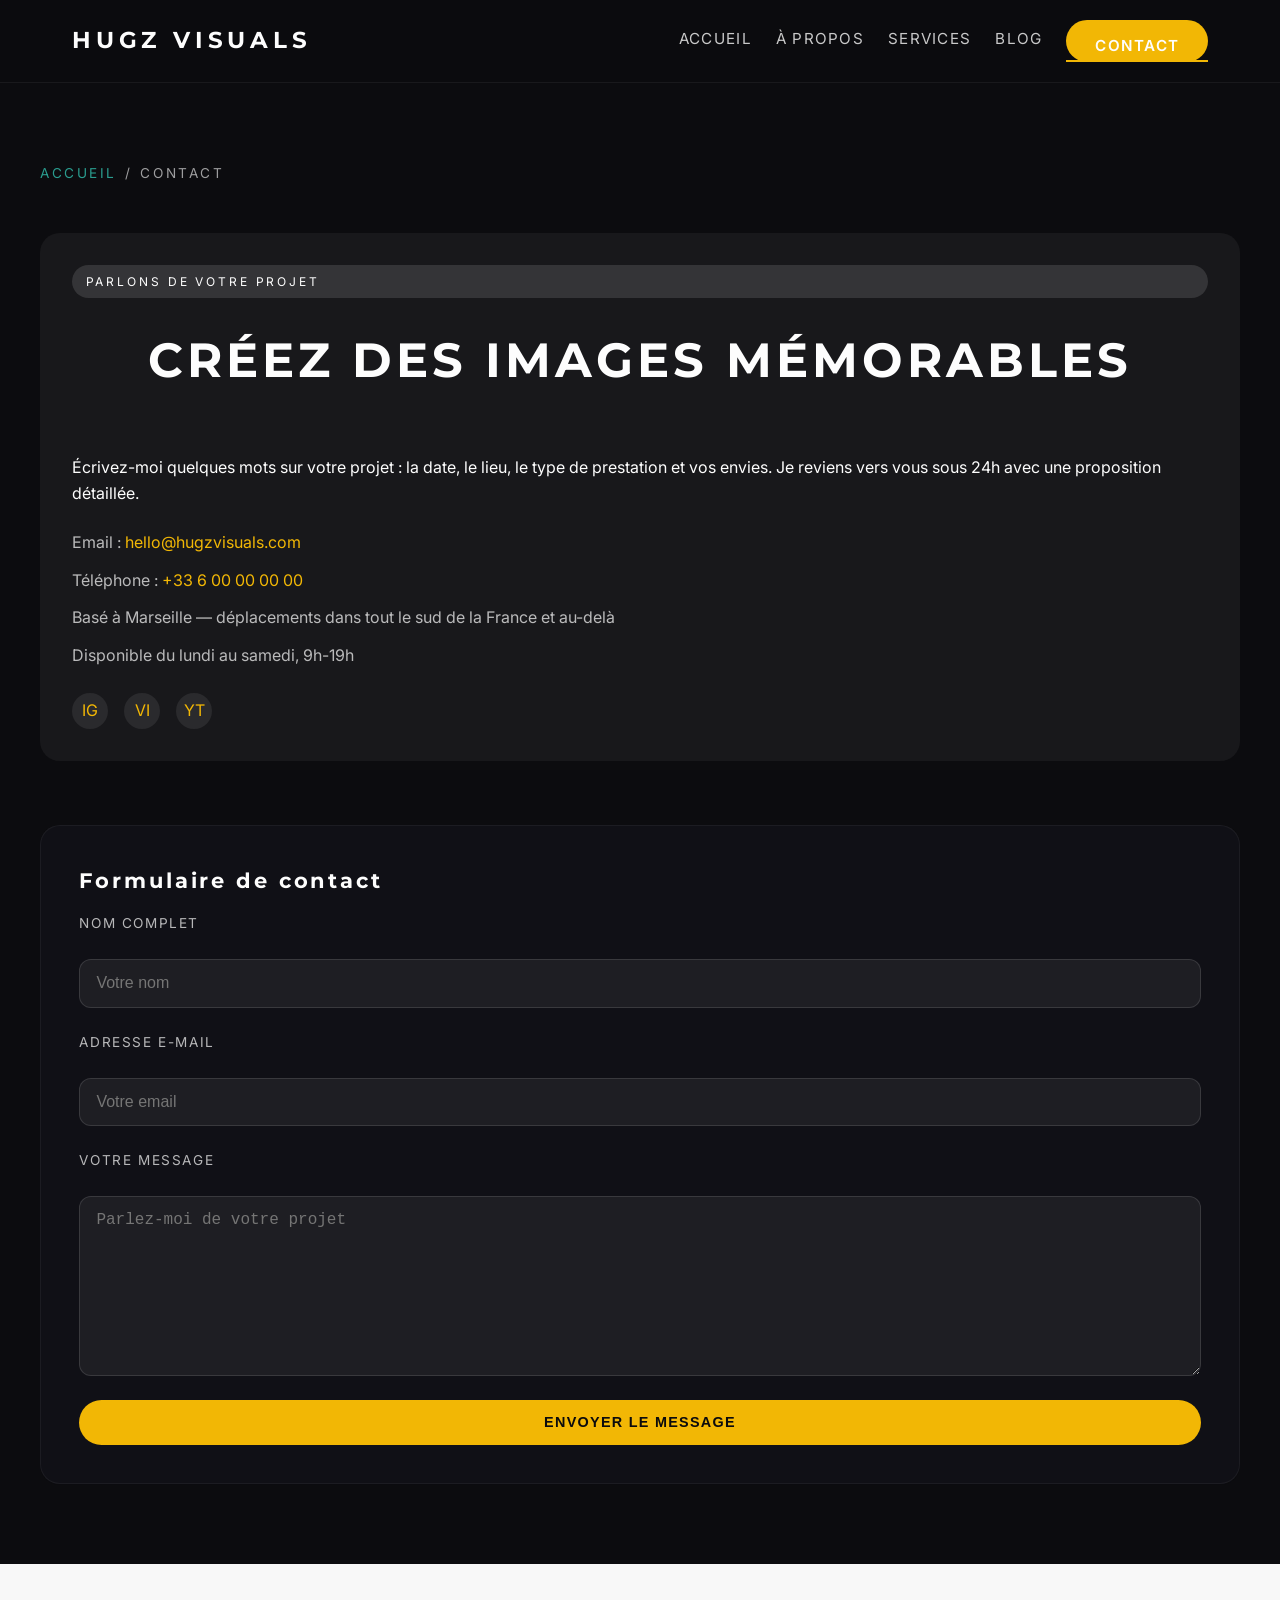
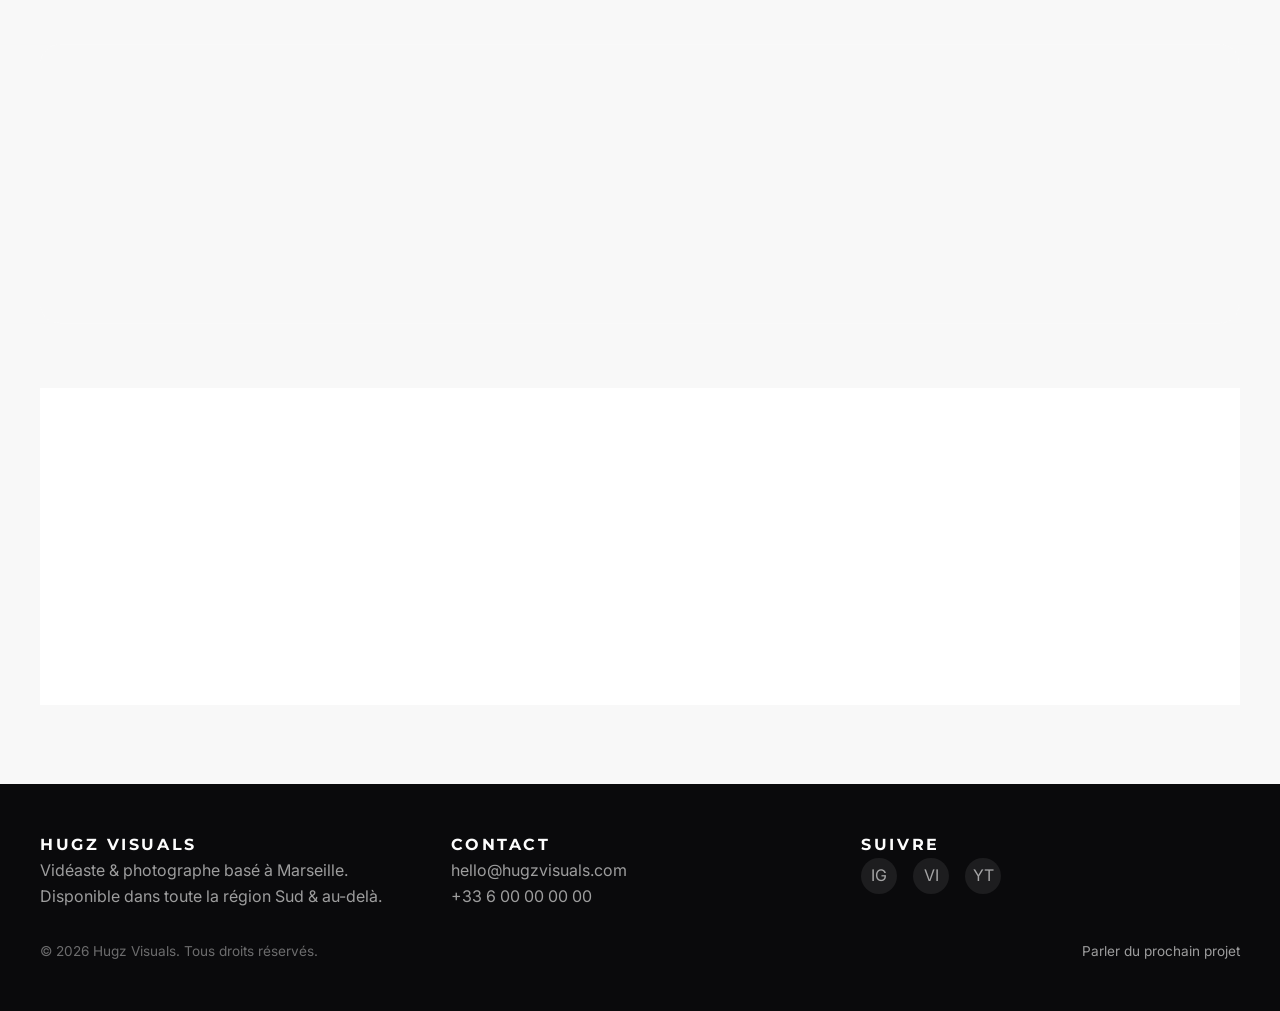
==== contact.html @ 444f8a8d "Add Hugz Visuals marketing site" ====
<!DOCTYPE html>
<html lang="fr">
<head>
  <meta charset="UTF-8" />
  <meta name="viewport" content="width=device-width, initial-scale=1.0" />
  <title>Contact — Hugz Visuals</title>
  <meta name="description" content="Contactez Hugz Visuals pour vos projets photo et vidéo : mariages, brand content, clips, campagnes, événements. Réponse rapide en 24h." />
  <link rel="preconnect" href="https://fonts.googleapis.com" />
  <link rel="preconnect" href="https://fonts.gstatic.com" crossorigin />
  <link href="https://fonts.googleapis.com/css2?family=Inter:wght@400;500;600;700&family=Montserrat:wght@600;700;800&display=swap" rel="stylesheet" />
  <link rel="stylesheet" href="css/style.css" />
</head>
<body>
  <header>
    <nav class="navbar">
      <a href="index.html" class="logo">Hugz Visuals</a>
      <button class="mobile-toggle" aria-label="Ouvrir le menu" aria-expanded="false">
        <span class="material-symbols-outlined">≡</span>
      </button>
      <div class="nav-links">
        <a href="index.html">Accueil</a>
        <a href="about.html">À propos</a>
        <a href="services.html">Services</a>
        <a href="blog.html">Blog</a>
        <a href="contact.html" class="btn">Contact</a>
      </div>
    </nav>
  </header>
  <main>
    <section class="section">
      <div class="main-wrapper">
        <nav aria-label="Fil d’Ariane" class="breadcrumbs">
          <a href="index.html">Accueil</a>
          <span>/</span>
          <span>Contact</span>
        </nav>
        <div class="split-section large-gap">
          <div class="contact-info fade-in">
            <span class="badge">Parlons de votre projet</span>
            <h2>Créez des images mémorables</h2>
            <p>Écrivez-moi quelques mots sur votre projet : la date, le lieu, le type de prestation et vos envies. Je reviens vers vous sous 24h avec une proposition détaillée.</p>
            <ul>
              <li>Email : <a href="mailto:hello@hugzvisuals.com">hello@hugzvisuals.com</a></li>
              <li>Téléphone : <a href="tel:+33600000000">+33 6 00 00 00 00</a></li>
              <li>Basé à Marseille — déplacements dans tout le sud de la France et au-delà</li>
              <li>Disponible du lundi au samedi, 9h-19h</li>
            </ul>
            <div class="social-links">
              <a href="#" aria-label="Instagram">IG</a>
              <a href="#" aria-label="Vimeo">VI</a>
              <a href="#" aria-label="YouTube">YT</a>
            </div>
          </div>
          <div class="card reveal">
            <h3>Formulaire de contact</h3>
            <form data-form="contact">
              <label for="name">Nom complet</label>
              <input type="text" id="name" name="name" placeholder="Votre nom" required />

              <label for="email">Adresse e-mail</label>
              <input type="email" id="email" name="email" placeholder="Votre email" required />

              <label for="message">Votre message</label>
              <textarea id="message" name="message" placeholder="Parlez-moi de votre projet" required></textarea>

              <button type="submit" class="btn">Envoyer le message</button>
            </form>
          </div>
        </div>
      </div>
    </section>

    <section class="section light">
      <div class="main-wrapper split-section large-gap">
        <div class="map fade-in">
          <iframe title="Localisation Hugz Visuals" src="https://www.google.com/maps/embed?pb=!1m18!1m12!1m3!1d11529.214195563579!2d5.36978!3d43.296482!2m3!1f0!2f0!3f0!3m2!1i1024!2i768!4f13.1!3m3!1m2!1s0x12c9c0ae4731f8b7%3A0x41b82c368a0c1!2sMarseille!5e0!3m2!1sfr!2sfr!4v1681245678901!5m2!1sfr!2sfr" width="100%" height="100%" style="border:0;" allowfullscreen="" loading="lazy" referrerpolicy="no-referrer-when-downgrade"></iframe>
        </div>
        <div class="card reveal">
          <h3>Questions fréquentes</h3>
          <ul>
            <li>Délai moyen de livraison : 2 à 4 semaines selon le projet.</li>
            <li>Accompagnement complet de la pré-production à la livraison.</li>
            <li>Possibilité de paiement en plusieurs fois.</li>
            <li>Déplacements facturés hors région Sud.</li>
          </ul>
          <div class="cta-wrap">
            <a href="mailto:hello@hugzvisuals.com" class="btn secondary">Envoyer une note vocale</a>
          </div>
        </div>
      </div>
    </section>
  </main>

  <footer class="footer">
    <div class="inner">
      <div class="footer-top">
        <div>
          <h4>Hugz Visuals</h4>
          <p>Vidéaste & photographe basé à Marseille. Disponible dans toute la région Sud & au-delà.</p>
        </div>
        <div>
          <h4>Contact</h4>
          <p><a href="mailto:hello@hugzvisuals.com">hello@hugzvisuals.com</a></p>
          <p><a href="tel:+33600000000">+33 6 00 00 00 00</a></p>
        </div>
        <div>
          <h4>Suivre</h4>
          <div class="social-links">
            <a href="#" aria-label="Instagram">IG</a>
            <a href="#" aria-label="Vimeo">VI</a>
            <a href="#" aria-label="YouTube">YT</a>
          </div>
        </div>
      </div>
      <div class="footer-bottom">
        <span>© <span id="year">2024</span> Hugz Visuals. Tous droits réservés.</span>
        <a href="mailto:hello@hugzvisuals.com">Parler du prochain projet</a>
      </div>
    </div>
  </footer>
  <script src="js/main.js" defer></script>
</body>
</html>
---- css/style.css ----
:root {
  --bg-dark: #0c0c0f;
  --bg-light: #f8f8f8;
  --accent: #f2b705;
  --accent-secondary: #2a9d8f;
  --text-primary: #fdfdfd;
  --text-secondary: rgba(255, 255, 255, 0.78);
  --text-dark: #1a1a1a;
  --font-display: 'Montserrat', 'Helvetica Neue', Arial, sans-serif;
  --font-body: 'Inter', 'Helvetica Neue', Arial, sans-serif;
  --max-width: 1200px;
  --transition-base: all 0.4s ease;
}

* {
  box-sizing: border-box;
  margin: 0;
  padding: 0;
}

body {
  font-family: var(--font-body);
  background-color: var(--bg-dark);
  color: var(--text-primary);
  line-height: 1.6;
  scroll-behavior: smooth;
}

img, video {
  max-width: 100%;
  height: auto;
  display: block;
}

a {
  color: inherit;
  text-decoration: none;
}

ul {
  list-style: none;
}

header {
  position: sticky;
  top: 0;
  z-index: 1000;
  background: rgba(12, 12, 15, 0.85);
  backdrop-filter: blur(12px);
  border-bottom: 1px solid rgba(255, 255, 255, 0.06);
}

.navbar {
  max-width: var(--max-width);
  margin: 0 auto;
  display: flex;
  align-items: center;
  justify-content: space-between;
  padding: 1.25rem 2rem;
}

.logo {
  font-family: var(--font-display);
  font-size: 1.45rem;
  letter-spacing: 0.3rem;
  text-transform: uppercase;
  font-weight: 700;
}

.nav-links {
  display: flex;
  gap: 1.5rem;
  align-items: center;
}

.nav-links a {
  font-size: 0.95rem;
  text-transform: uppercase;
  letter-spacing: 0.08rem;
  color: var(--text-secondary);
  position: relative;
  padding-bottom: 0.2rem;
  transition: var(--transition-base);
}

.nav-links a::after {
  content: "";
  position: absolute;
  left: 0;
  bottom: 0;
  width: 0;
  height: 2px;
  background: var(--accent);
  transition: var(--transition-base);
}

.nav-links a:hover,
.nav-links a.active {
  color: var(--text-primary);
}

.nav-links a:hover::after,
.nav-links a.active::after {
  width: 100%;
}

.btn {
  display: inline-flex;
  align-items: center;
  justify-content: center;
  padding: 0.9rem 1.8rem;
  border-radius: 999px;
  text-transform: uppercase;
  letter-spacing: 0.08rem;
  font-weight: 600;
  font-size: 0.9rem;
  background: var(--accent);
  color: #0b0b0d;
  border: none;
  cursor: pointer;
  transition: transform 0.3s ease, box-shadow 0.3s ease;
}

.btn.secondary {
  background: transparent;
  color: var(--text-primary);
  border: 1px solid rgba(255, 255, 255, 0.4);
}

.btn:hover {
  transform: translateY(-4px);
  box-shadow: 0 12px 30px rgba(242, 183, 5, 0.3);
}

.btn.secondary:hover {
  box-shadow: 0 10px 20px rgba(255, 255, 255, 0.15);
}

.hero {
  position: relative;
  min-height: 90vh;
  display: grid;
  place-items: center;
  text-align: center;
  overflow: hidden;
}

.hero video,
.hero::before {
  position: absolute;
  inset: 0;
  width: 100%;
  height: 100%;
  object-fit: cover;
}

.hero::before {
  content: "";
  background: rgba(10, 10, 12, 0.55);
  z-index: 1;
}

.hero-content {
  position: relative;
  z-index: 2;
  padding: 0 1.5rem;
  max-width: 720px;
  display: flex;
  flex-direction: column;
  gap: 1.5rem;
}

.hero h1 {
  font-family: var(--font-display);
  font-size: clamp(2.5rem, 6vw, 4.5rem);
  text-transform: uppercase;
  letter-spacing: 0.4rem;
}

.hero p {
  color: var(--text-secondary);
  font-size: clamp(1.05rem, 2vw, 1.25rem);
}

.section {
  padding: 5rem 1.5rem;
  background: linear-gradient(180deg, rgba(12, 12, 15, 0.98), rgba(12, 12, 15, 0.95));
}

.section.alt {
  background: #111116;
}

.section.light {
  background: var(--bg-light);
  color: var(--text-dark);
}

.section h2 {
  font-family: var(--font-display);
  font-size: clamp(2rem, 4vw, 3rem);
  text-transform: uppercase;
  letter-spacing: 0.25rem;
  margin-bottom: 2rem;
  text-align: center;
}

.section p.section-intro {
  max-width: 680px;
  margin: 0 auto 3rem;
  text-align: center;
  color: rgba(255, 255, 255, 0.7);
}

.section.light p.section-intro {
  color: rgba(17, 17, 17, 0.72);
}

.grid {
  display: grid;
  gap: 2rem;
}

.grid-2 {
  grid-template-columns: repeat(auto-fit, minmax(280px, 1fr));
}

.grid-3 {
  grid-template-columns: repeat(auto-fit, minmax(260px, 1fr));
}

.card {
  background: rgba(18, 18, 24, 0.85);
  border-radius: 20px;
  padding: 2.4rem;
  position: relative;
  overflow: hidden;
  transition: transform 0.4s ease, background 0.4s ease;
  backdrop-filter: blur(10px);
  border: 1px solid rgba(255, 255, 255, 0.05);
}

.section.light .card {
  background: rgba(255, 255, 255, 0.9);
  border: 1px solid rgba(0, 0, 0, 0.05);
}

.card:hover {
  transform: translateY(-10px);
  background: rgba(26, 26, 32, 0.95);
}

.section.light .card:hover {
  background: #ffffff;
}

.card h3 {
  font-family: var(--font-display);
  letter-spacing: 0.18rem;
  margin-bottom: 1rem;
  font-size: 1.3rem;
}

.card p {
  color: rgba(255, 255, 255, 0.75);
}

.section.light .card p {
  color: rgba(26, 26, 26, 0.75);
}

.card .price {
  display: block;
  margin: 1.5rem 0 1rem;
  font-size: 1.1rem;
  font-weight: 600;
  color: var(--accent);
}

.card .cta-wrap {
  margin-top: 2rem;
}

.about-wrapper {
  display: grid;
  grid-template-columns: repeat(auto-fit, minmax(280px, 1fr));
  gap: 2.5rem;
  align-items: center;
}

.about-wrapper .text {
  display: flex;
  flex-direction: column;
  gap: 1.5rem;
}

.about-wrapper .text h3 {
  font-size: 1rem;
  letter-spacing: 0.3rem;
  color: var(--accent);
  text-transform: uppercase;
}

.about-wrapper .text p {
  color: rgba(255, 255, 255, 0.75);
}

.about-wrapper .gallery {
  display: grid;
  grid-template-columns: repeat(2, 1fr);
  gap: 1rem;
}

.about-wrapper .gallery img {
  width: 100%;
  border-radius: 18px;
  object-fit: cover;
  height: 100%;
  filter: saturate(1.05);
}

.highlight {
  background: linear-gradient(135deg, rgba(242, 183, 5, 0.1), rgba(42, 157, 143, 0.08));
  border-left: 3px solid var(--accent);
  padding: 1.2rem 1.5rem;
  border-radius: 14px;
}

.blog-list {
  display: grid;
  grid-template-columns: repeat(auto-fit, minmax(300px, 1fr));
  gap: 2.5rem;
}

.blog-card {
  border-radius: 20px;
  overflow: hidden;
  background: rgba(255, 255, 255, 0.04);
  border: 1px solid rgba(255, 255, 255, 0.05);
  transition: var(--transition-base);
  display: flex;
  flex-direction: column;
}

.blog-card img {
  width: 100%;
  height: 240px;
  object-fit: cover;
}

.blog-card .content {
  padding: 1.8rem;
  display: flex;
  flex-direction: column;
  gap: 1rem;
  flex: 1;
}

.blog-card span.meta {
  font-size: 0.85rem;
  letter-spacing: 0.12rem;
  text-transform: uppercase;
  color: var(--accent);
}

.blog-card a.more {
  margin-top: auto;
  color: var(--accent-secondary);
  font-weight: 600;
  letter-spacing: 0.08rem;
  transition: color 0.3s ease;
}

.blog-card:hover {
  transform: translateY(-12px);
  background: rgba(255, 255, 255, 0.08);
}

.blog-card:hover a.more {
  color: var(--accent);
}

.blog-hero {
  background: url('assets/images/blog-hero.jpg') center/cover no-repeat;
  min-height: 50vh;
  position: relative;
  display: flex;
  align-items: center;
  justify-content: center;
  text-align: center;
}

.blog-hero::before {
  content: "";
  position: absolute;
  inset: 0;
  background: rgba(10, 10, 12, 0.7);
}

.blog-hero .hero-content {
  position: relative;
  z-index: 2;
}

.blog-hero h1 {
  font-size: clamp(2.5rem, 5vw, 4rem);
}

.article-wrapper {
  max-width: 820px;
  margin: 0 auto;
  background: rgba(255, 255, 255, 0.05);
  padding: 2.5rem;
  border-radius: 22px;
  border: 1px solid rgba(255, 255, 255, 0.08);
  backdrop-filter: blur(10px);
}

.article-wrapper h1 {
  font-family: var(--font-display);
  margin-bottom: 1rem;
}

.article-wrapper .meta {
  color: rgba(255, 255, 255, 0.6);
  font-size: 0.9rem;
  margin-bottom: 2rem;
}

.article-wrapper p {
  margin-bottom: 1.4rem;
  color: rgba(255, 255, 255, 0.78);
}

.services-grid {
  display: grid;
  grid-template-columns: repeat(auto-fit, minmax(280px, 1fr));
  gap: 2.5rem;
}

.service-card {
  position: relative;
  padding: 3rem 2.2rem;
  border-radius: 24px;
  overflow: hidden;
  background: radial-gradient(circle at top left, rgba(242, 183, 5, 0.12), rgba(12, 12, 15, 0.95));
  border: 1px solid rgba(255, 255, 255, 0.08);
  display: flex;
  flex-direction: column;
  gap: 1.5rem;
}

.service-card img {
  position: absolute;
  inset: 0;
  width: 100%;
  height: 100%;
  object-fit: cover;
  opacity: 0.18;
  z-index: 0;
}

.service-card .overlay {
  position: absolute;
  inset: 0;
  background: linear-gradient(180deg, rgba(12, 12, 15, 0.7), rgba(12, 12, 15, 0.95));
  z-index: 1;
}

.service-card .content {
  position: relative;
  z-index: 2;
}

.service-card h3 {
  font-size: 1.4rem;
}

.service-card ul {
  display: grid;
  gap: 0.6rem;
  color: rgba(255, 255, 255, 0.75);
}

.service-card .cta-wrap {
  margin-top: auto;
}

.testimonials {
  display: grid;
  grid-template-columns: repeat(auto-fit, minmax(320px, 1fr));
  gap: 2rem;
}

.testimonial {
  background: rgba(255, 255, 255, 0.05);
  border-radius: 20px;
  padding: 2rem;
  border: 1px solid rgba(255, 255, 255, 0.06);
  display: flex;
  flex-direction: column;
  gap: 1.2rem;
}

.testimonial p {
  font-style: italic;
  color: rgba(255, 255, 255, 0.75);
}

.testimonial span {
  font-weight: 600;
  letter-spacing: 0.12rem;
  text-transform: uppercase;
  color: var(--accent);
  font-size: 0.85rem;
}

.cta-banner {
  margin: 0 auto;
  max-width: 960px;
  padding: 3rem;
  border-radius: 28px;
  background: linear-gradient(135deg, rgba(242, 183, 5, 0.2), rgba(42, 157, 143, 0.2));
  text-align: center;
  display: flex;
  flex-direction: column;
  gap: 1.5rem;
  border: 1px solid rgba(255, 255, 255, 0.12);
}

.cta-banner h3 {
  font-family: var(--font-display);
  letter-spacing: 0.22rem;
  text-transform: uppercase;
}

.contact-wrapper {
  display: grid;
  grid-template-columns: repeat(auto-fit, minmax(300px, 1fr));
  gap: 2.5rem;
}

.contact-info {
  background: rgba(255, 255, 255, 0.05);
  padding: 2rem;
  border-radius: 20px;
  display: flex;
  flex-direction: column;
  gap: 1.5rem;
}

.contact-info h3 {
  font-family: var(--font-display);
  letter-spacing: 0.18rem;
  text-transform: uppercase;
}

.contact-info ul {
  display: grid;
  gap: 0.75rem;
  color: rgba(255, 255, 255, 0.7);
}

.contact-info a {
  color: var(--accent);
}

form {
  display: grid;
  gap: 1.5rem;
}

label {
  font-size: 0.85rem;
  letter-spacing: 0.1rem;
  text-transform: uppercase;
  color: rgba(255, 255, 255, 0.7);
}

input,
textarea {
  width: 100%;
  padding: 0.9rem 1rem;
  border-radius: 12px;
  border: 1px solid rgba(255, 255, 255, 0.12);
  background: rgba(255, 255, 255, 0.06);
  color: var(--text-primary);
  font-size: 1rem;
  transition: border 0.3s ease, box-shadow 0.3s ease;
}

input:focus,
textarea:focus {
  outline: none;
  border-color: var(--accent);
  box-shadow: 0 0 0 2px rgba(242, 183, 5, 0.2);
}

textarea {
  min-height: 180px;
  resize: vertical;
}

.footer {
  background: #0a0a0c;
  padding: 3rem 1.5rem;
}

.footer .inner {
  max-width: var(--max-width);
  margin: 0 auto;
  display: grid;
  gap: 2rem;
}

.footer-top {
  display: grid;
  grid-template-columns: repeat(auto-fit, minmax(220px, 1fr));
  gap: 2rem;
}

.footer h4 {
  font-family: var(--font-display);
  letter-spacing: 0.16rem;
  text-transform: uppercase;
}

.footer p,
.footer a {
  color: rgba(255, 255, 255, 0.6);
}

.footer-bottom {
  display: flex;
  flex-wrap: wrap;
  justify-content: space-between;
  align-items: center;
  gap: 1rem;
  font-size: 0.85rem;
  color: rgba(255, 255, 255, 0.4);
}

.social-links {
  display: flex;
  gap: 1rem;
}

.social-links a {
  display: inline-flex;
  width: 36px;
  height: 36px;
  align-items: center;
  justify-content: center;
  border-radius: 50%;
  background: rgba(255, 255, 255, 0.08);
  transition: var(--transition-base);
}

.social-links a:hover {
  background: var(--accent);
  color: #0b0b0d;
}

.mobile-toggle {
  display: none;
  width: 44px;
  height: 44px;
  border-radius: 50%;
  border: 1px solid rgba(255, 255, 255, 0.3);
  background: transparent;
  color: var(--text-primary);
  align-items: center;
  justify-content: center;
  cursor: pointer;
}

@media (max-width: 900px) {
  .nav-links {
    position: fixed;
    inset: 0 0 0 40%;
    background: rgba(10, 10, 12, 0.95);
    flex-direction: column;
    justify-content: center;
    gap: 2rem;
    transform: translateX(100%);
    transition: transform 0.4s ease;
  }

  .nav-links.open {
    transform: translateX(0);
  }

  .mobile-toggle {
    display: inline-flex;
  }
}

@media (max-width: 640px) {
  .navbar {
    padding: 1rem 1.2rem;
  }

  .hero {
    min-height: 80vh;
  }

  .section {
    padding: 4rem 1rem;
  }

  .card {
    padding: 2rem 1.6rem;
  }

  .service-card {
    padding: 2.5rem 1.6rem;
  }

  .cta-banner {
    padding: 2.5rem 1.8rem;
  }

  .footer-bottom {
    flex-direction: column;
    text-align: center;
  }
}

.fade-in {
  opacity: 0;
  transform: translateY(20px);
  transition: opacity 0.6s ease, transform 0.6s ease;
}

.fade-in.visible {
  opacity: 1;
  transform: translateY(0);
}

.reveal {
  opacity: 0;
  transform: translateY(40px);
  transition: opacity 0.6s ease, transform 0.6s ease;
}

.reveal.visible {
  opacity: 1;
  transform: translateY(0);
}

.hero .btn-group {
  display: flex;
  gap: 1rem;
  justify-content: center;
  flex-wrap: wrap;
}

.badge {
  display: inline-flex;
  align-items: center;
  gap: 0.4rem;
  font-size: 0.75rem;
  letter-spacing: 0.18rem;
  text-transform: uppercase;
  padding: 0.45rem 0.85rem;
  border-radius: 999px;
  background: rgba(255, 255, 255, 0.12);
}

.split-section {
  max-width: var(--max-width);
  margin: 0 auto;
  display: grid;
  gap: 2.5rem;
}

.split-section.large-gap {
  gap: 4rem;
}

.process-steps {
  display: grid;
  grid-template-columns: repeat(auto-fit, minmax(240px, 1fr));
  gap: 1.8rem;
}

.process-step {
  background: rgba(255, 255, 255, 0.05);
  padding: 2rem;
  border-radius: 18px;
  display: flex;
  flex-direction: column;
  gap: 0.8rem;
  border: 1px solid rgba(255, 255, 255, 0.08);
}

.process-step span {
  font-size: 0.85rem;
  letter-spacing: 0.24rem;
  text-transform: uppercase;
  color: var(--accent);
}

.map {
  border-radius: 20px;
  overflow: hidden;
  min-height: 280px;
  border: 1px solid rgba(255, 255, 255, 0.08);
}

.breadcrumbs {
  display: flex;
  align-items: center;
  gap: 0.5rem;
  color: rgba(255, 255, 255, 0.6);
  font-size: 0.85rem;
  text-transform: uppercase;
  letter-spacing: 0.16rem;
}

.breadcrumbs a {
  color: var(--accent-secondary);
}

.main-wrapper {
  max-width: var(--max-width);
  margin: 0 auto;
  display: grid;
  gap: 3rem;
}

.section.light .breadcrumbs {
  color: rgba(17, 17, 17, 0.6);
}

.section.light .breadcrumbs a {
  color: var(--accent-secondary);
}

.tablet-stacked {
  display: grid;
  gap: 2rem;
  grid-template-columns: repeat(auto-fit, minmax(320px, 1fr));
}

blockquote {
  border-left: 3px solid var(--accent);
  padding-left: 1.5rem;
  color: rgba(255, 255, 255, 0.7);
  font-style: italic;
}

.section.light blockquote {
  color: rgba(26, 26, 26, 0.7);
}

.gallery img.lazy {
  filter: blur(12px);
}

.sr-only {
  position: absolute;
  width: 1px;
  height: 1px;
  padding: 0;
  margin: -1px;
  overflow: hidden;
  clip: rect(0, 0, 0, 0);
  white-space: nowrap;
  border: 0;
}

main {
  overflow-x: hidden;
}
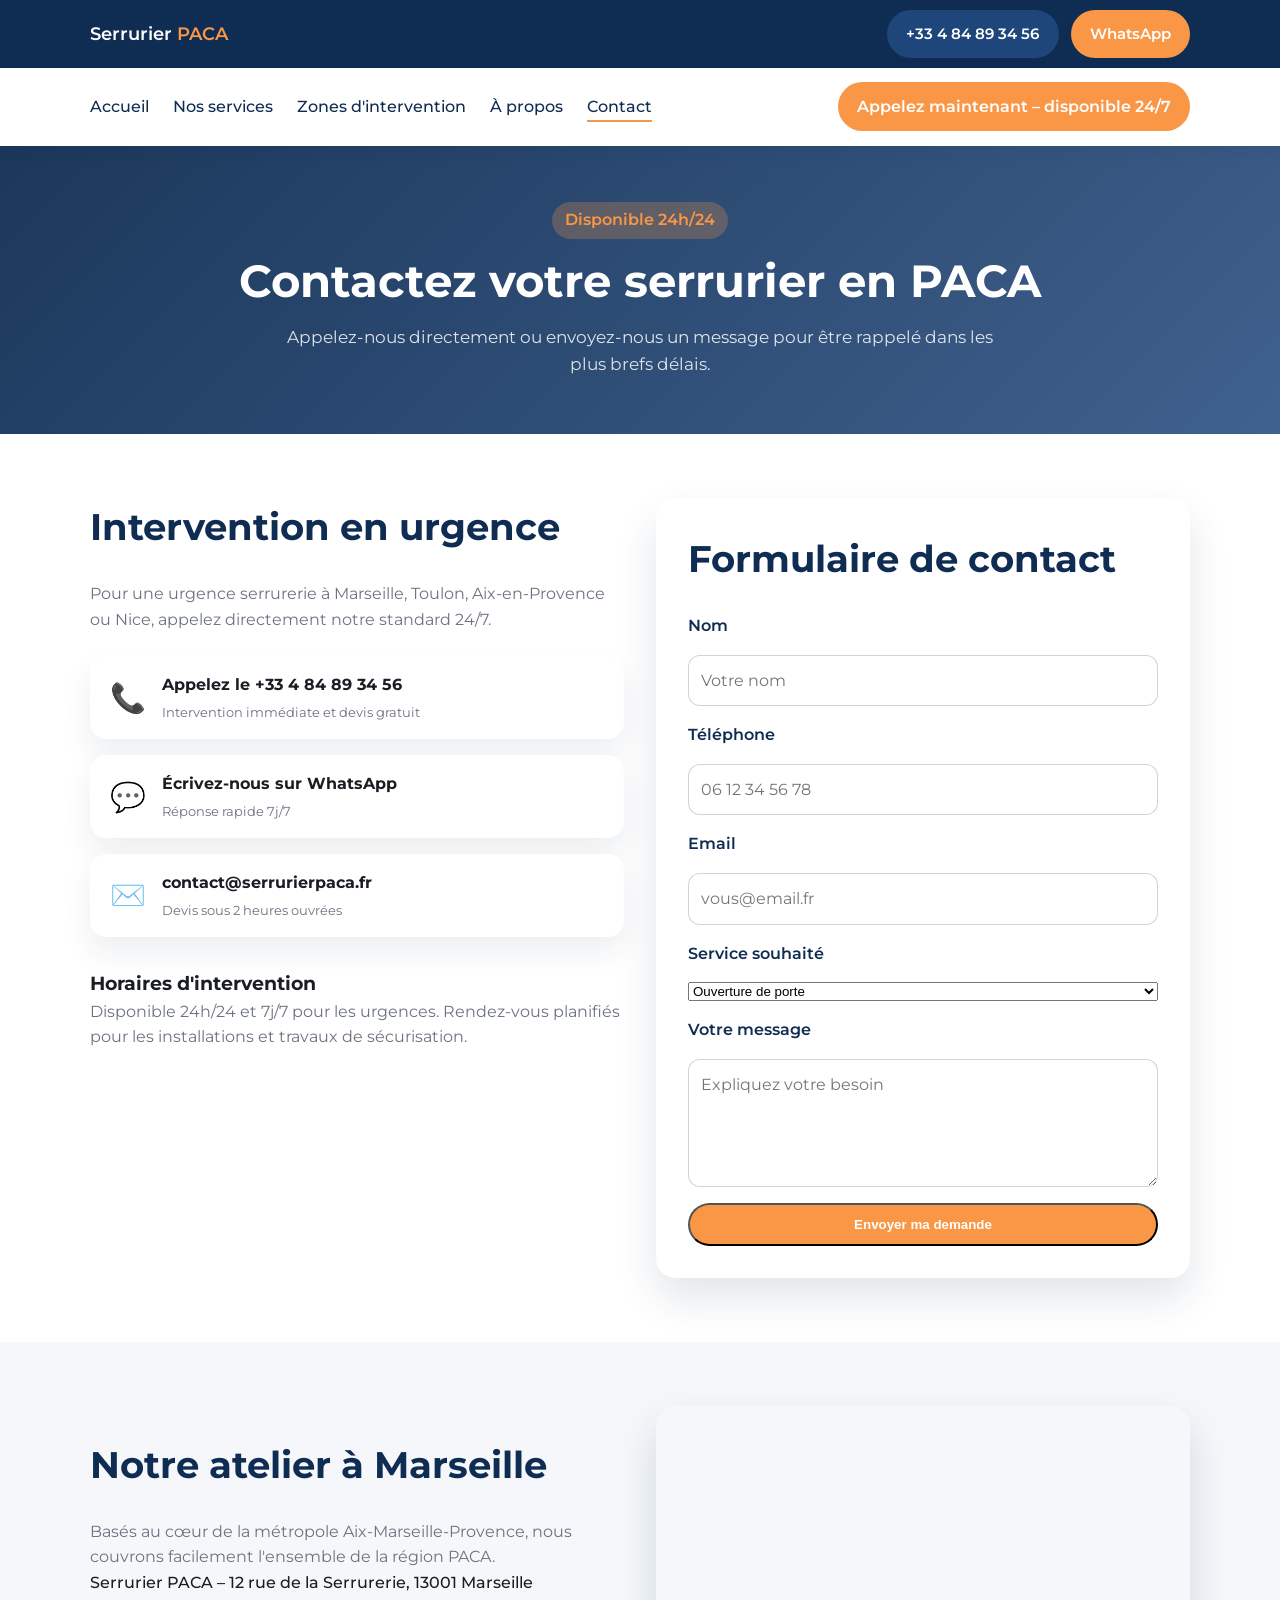
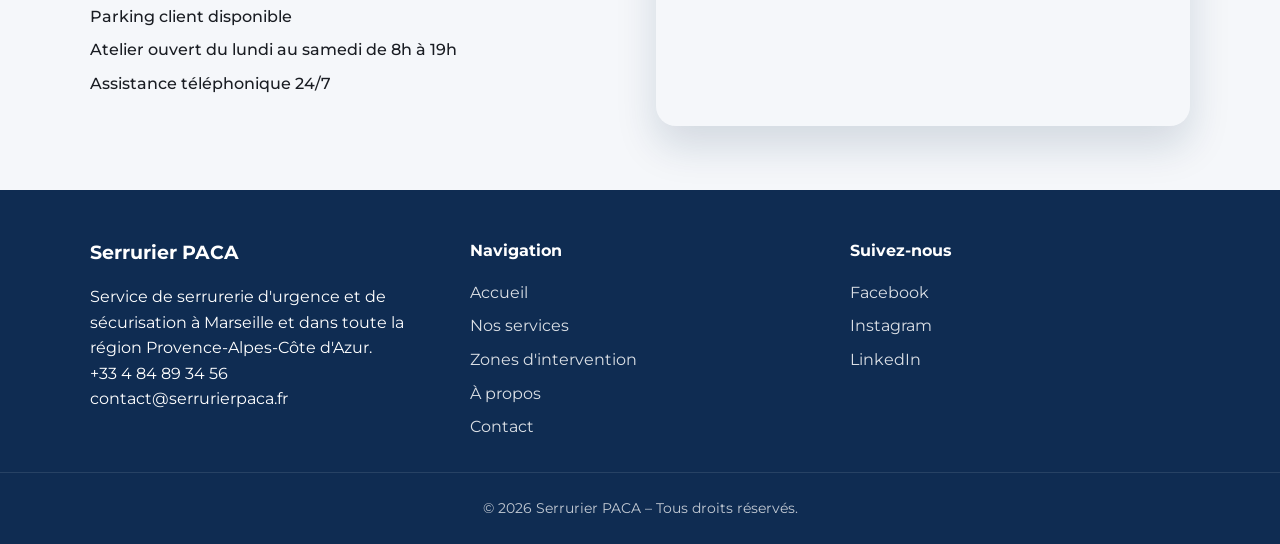
==== commit 0c2f0eba: "Create responsive locksmith landing site" ====
--- a/contact.html
+++ b/contact.html
@@ -3,121 +3,170 @@
 <head>
   <meta charset="UTF-8" />
   <meta name="viewport" content="width=device-width, initial-scale=1.0" />
-  <title>Contact — Hugz Visuals</title>
-  <meta name="description" content="Contactez Hugz Visuals pour vos projets photo et vidéo : mariages, brand content, clips, campagnes, événements. Réponse rapide en 24h." />
+  <title>Contact Serrurier PACA | Intervention 24/7</title>
+  <meta name="description" content="Contactez Serrurier PACA pour un dépannage serrurerie 24/7 à Marseille et en région PACA. Téléphone, WhatsApp ou formulaire de contact rapide." />
   <link rel="preconnect" href="https://fonts.googleapis.com" />
   <link rel="preconnect" href="https://fonts.gstatic.com" crossorigin />
-  <link href="https://fonts.googleapis.com/css2?family=Inter:wght@400;500;600;700&family=Montserrat:wght@600;700;800&display=swap" rel="stylesheet" />
+  <link href="https://fonts.googleapis.com/css2?family=Montserrat:wght@400;500;600;700&display=swap" rel="stylesheet" />
   <link rel="stylesheet" href="css/style.css" />
 </head>
 <body>
-  <header>
-    <nav class="navbar">
-      <a href="index.html" class="logo">Hugz Visuals</a>
-      <button class="mobile-toggle" aria-label="Ouvrir le menu" aria-expanded="false">
-        <span class="material-symbols-outlined">≡</span>
-      </button>
-      <div class="nav-links">
-        <a href="index.html">Accueil</a>
-        <a href="about.html">À propos</a>
-        <a href="services.html">Services</a>
-        <a href="blog.html">Blog</a>
-        <a href="contact.html" class="btn">Contact</a>
+  <header class="top-bar">
+    <div class="container flex between">
+      <div class="logo">Serrurier <span>PACA</span></div>
+      <div class="contact-bar">
+        <a class="cta cta--secondary" href="tel:+33484893456">+33 4 84 89 34 56</a>
+        <a class="cta" href="https://wa.me/33484893456" target="_blank" rel="noopener">WhatsApp</a>
       </div>
-    </nav>
+    </div>
   </header>
+
+  <nav class="navbar">
+    <div class="container flex between">
+      <button class="menu-toggle" aria-expanded="false" aria-controls="primary-menu">☰</button>
+      <ul id="primary-menu" class="nav-links">
+        <li><a href="index.html">Accueil</a></li>
+        <li><a href="services.html">Nos services</a></li>
+        <li><a href="zones.html">Zones d'intervention</a></li>
+        <li><a href="apropos.html">À propos</a></li>
+        <li><a href="contact.html" class="active">Contact</a></li>
+      </ul>
+      <a class="cta" href="tel:+33484893456">Appelez maintenant – disponible 24/7</a>
+    </div>
+  </nav>
+
   <main>
-    <section class="section">
-      <div class="main-wrapper">
-        <nav aria-label="Fil d’Ariane" class="breadcrumbs">
-          <a href="index.html">Accueil</a>
-          <span>/</span>
-          <span>Contact</span>
-        </nav>
-        <div class="split-section large-gap">
-          <div class="contact-info fade-in">
-            <span class="badge">Parlons de votre projet</span>
-            <h2>Créez des images mémorables</h2>
-            <p>Écrivez-moi quelques mots sur votre projet : la date, le lieu, le type de prestation et vos envies. Je reviens vers vous sous 24h avec une proposition détaillée.</p>
-            <ul>
-              <li>Email : <a href="mailto:hello@hugzvisuals.com">hello@hugzvisuals.com</a></li>
-              <li>Téléphone : <a href="tel:+33600000000">+33 6 00 00 00 00</a></li>
-              <li>Basé à Marseille — déplacements dans tout le sud de la France et au-delà</li>
-              <li>Disponible du lundi au samedi, 9h-19h</li>
-            </ul>
-            <div class="social-links">
-              <a href="#" aria-label="Instagram">IG</a>
-              <a href="#" aria-label="Vimeo">VI</a>
-              <a href="#" aria-label="YouTube">YT</a>
-            </div>
+    <section class="hero hero--inner">
+      <div class="container">
+        <p class="badge">Disponible 24h/24</p>
+        <h1>Contactez votre serrurier en PACA</h1>
+        <p class="lead">Appelez-nous directement ou envoyez-nous un message pour être rappelé dans les plus brefs délais.</p>
+      </div>
+    </section>
+
+    <section class="section" id="form">
+      <div class="container grid contact-grid">
+        <div>
+          <h2>Intervention en urgence</h2>
+          <p>Pour une urgence serrurerie à Marseille, Toulon, Aix-en-Provence ou Nice, appelez directement notre standard 24/7.</p>
+          <div class="contact-cards">
+            <a class="contact-card" href="tel:+33484893456">
+              <span class="icon">📞</span>
+              <span>
+                <strong>Appelez le +33 4 84 89 34 56</strong>
+                <small>Intervention immédiate et devis gratuit</small>
+              </span>
+            </a>
+            <a class="contact-card" href="https://wa.me/33484893456" target="_blank" rel="noopener">
+              <span class="icon">💬</span>
+              <span>
+                <strong>Écrivez-nous sur WhatsApp</strong>
+                <small>Réponse rapide 7j/7</small>
+              </span>
+            </a>
+            <a class="contact-card" href="mailto:contact@serrurierpaca.fr">
+              <span class="icon">✉️</span>
+              <span>
+                <strong>contact@serrurierpaca.fr</strong>
+                <small>Devis sous 2 heures ouvrées</small>
+              </span>
+            </a>
           </div>
-          <div class="card reveal">
-            <h3>Formulaire de contact</h3>
-            <form data-form="contact">
-              <label for="name">Nom complet</label>
-              <input type="text" id="name" name="name" placeholder="Votre nom" required />
+          <h3>Horaires d'intervention</h3>
+          <p>Disponible 24h/24 et 7j/7 pour les urgences. Rendez-vous planifiés pour les installations et travaux de sécurisation.</p>
+        </div>
+        <div class="form-card">
+          <h2>Formulaire de contact</h2>
+          <form class="form" action="#" method="post">
+            <label for="name">Nom</label>
+            <input id="name" name="name" type="text" placeholder="Votre nom" required />
 
-              <label for="email">Adresse e-mail</label>
-              <input type="email" id="email" name="email" placeholder="Votre email" required />
+            <label for="phone">Téléphone</label>
+            <input id="phone" name="phone" type="tel" placeholder="06 12 34 56 78" required />
 
-              <label for="message">Votre message</label>
-              <textarea id="message" name="message" placeholder="Parlez-moi de votre projet" required></textarea>
+            <label for="email">Email</label>
+            <input id="email" name="email" type="email" placeholder="vous@email.fr" required />
 
-              <button type="submit" class="btn">Envoyer le message</button>
-            </form>
-          </div>
+            <label for="service">Service souhaité</label>
+            <select id="service" name="service">
+              <option>Ouverture de porte</option>
+              <option>Changement de serrure</option>
+              <option>Installation de porte blindée</option>
+              <option>Maintenance / Contrat</option>
+            </select>
+
+            <label for="message">Votre message</label>
+            <textarea id="message" name="message" rows="4" placeholder="Expliquez votre besoin"></textarea>
+
+            <button type="submit" class="cta">Envoyer ma demande</button>
+          </form>
         </div>
       </div>
     </section>
 
-    <section class="section light">
-      <div class="main-wrapper split-section large-gap">
-        <div class="map fade-in">
-          <iframe title="Localisation Hugz Visuals" src="https://www.google.com/maps/embed?pb=!1m18!1m12!1m3!1d11529.214195563579!2d5.36978!3d43.296482!2m3!1f0!2f0!3f0!3m2!1i1024!2i768!4f13.1!3m3!1m2!1s0x12c9c0ae4731f8b7%3A0x41b82c368a0c1!2sMarseille!5e0!3m2!1sfr!2sfr!4v1681245678901!5m2!1sfr!2sfr" width="100%" height="100%" style="border:0;" allowfullscreen="" loading="lazy" referrerpolicy="no-referrer-when-downgrade"></iframe>
+    <section class="section section--alt">
+      <div class="container grid map-grid">
+        <div>
+          <h2>Notre atelier à Marseille</h2>
+          <p>Basés au cœur de la métropole Aix-Marseille-Provence, nous couvrons facilement l'ensemble de la région PACA.</p>
+          <ul class="reassurance">
+            <li>Serrurier PACA – 12 rue de la Serrurerie, 13001 Marseille</li>
+            <li>Parking client disponible</li>
+            <li>Atelier ouvert du lundi au samedi de 8h à 19h</li>
+            <li>Assistance téléphonique 24/7</li>
+          </ul>
         </div>
-        <div class="card reveal">
-          <h3>Questions fréquentes</h3>
-          <ul>
-            <li>Délai moyen de livraison : 2 à 4 semaines selon le projet.</li>
-            <li>Accompagnement complet de la pré-production à la livraison.</li>
-            <li>Possibilité de paiement en plusieurs fois.</li>
-            <li>Déplacements facturés hors région Sud.</li>
-          </ul>
-          <div class="cta-wrap">
-            <a href="mailto:hello@hugzvisuals.com" class="btn secondary">Envoyer une note vocale</a>
-          </div>
+        <div class="map-wrapper">
+          <iframe title="Atelier Serrurier PACA" src="https://www.google.com/maps/embed?pb=!1m18!1m12!1m3!1d89714.24830546712!2d5.3178943!3d43.2961743!2m3!1f0!2f0!3f0!3m2!1i1024!2i768!4f13.1!3m3!1m2!1s0x12c9bf3599a0193f%3A0x40819a5fd9792c0!2sMarseille!5e0!3m2!1sfr!2sfr!4v1700000000001!5m2!1sfr!2sfr" width="100%" height="320" style="border:0;" allowfullscreen="" loading="lazy" referrerpolicy="no-referrer-when-downgrade"></iframe>
         </div>
       </div>
     </section>
   </main>
 
   <footer class="footer">
-    <div class="inner">
-      <div class="footer-top">
-        <div>
-          <h4>Hugz Visuals</h4>
-          <p>Vidéaste & photographe basé à Marseille. Disponible dans toute la région Sud & au-delà.</p>
-        </div>
-        <div>
-          <h4>Contact</h4>
-          <p><a href="mailto:hello@hugzvisuals.com">hello@hugzvisuals.com</a></p>
-          <p><a href="tel:+33600000000">+33 6 00 00 00 00</a></p>
-        </div>
-        <div>
-          <h4>Suivre</h4>
-          <div class="social-links">
-            <a href="#" aria-label="Instagram">IG</a>
-            <a href="#" aria-label="Vimeo">VI</a>
-            <a href="#" aria-label="YouTube">YT</a>
-          </div>
-        </div>
+    <div class="container grid footer-grid">
+      <div>
+        <h3>Serrurier PACA</h3>
+        <p>Service de serrurerie d'urgence et de sécurisation à Marseille et dans toute la région Provence-Alpes-Côte d'Azur.</p>
+        <p class="footer-contact">
+          <a href="tel:+33484893456">+33 4 84 89 34 56</a><br />
+          <a href="mailto:contact@serrurierpaca.fr">contact@serrurierpaca.fr</a>
+        </p>
       </div>
-      <div class="footer-bottom">
-        <span>© <span id="year">2024</span> Hugz Visuals. Tous droits réservés.</span>
-        <a href="mailto:hello@hugzvisuals.com">Parler du prochain projet</a>
+      <div>
+        <h4>Navigation</h4>
+        <ul class="footer-links">
+          <li><a href="index.html">Accueil</a></li>
+          <li><a href="services.html">Nos services</a></li>
+          <li><a href="zones.html">Zones d'intervention</a></li>
+          <li><a href="apropos.html">À propos</a></li>
+          <li><a href="contact.html">Contact</a></li>
+        </ul>
+      </div>
+      <div>
+        <h4>Suivez-nous</h4>
+        <ul class="footer-links">
+          <li><a href="https://www.facebook.com" target="_blank" rel="noopener">Facebook</a></li>
+          <li><a href="https://www.instagram.com" target="_blank" rel="noopener">Instagram</a></li>
+          <li><a href="https://www.linkedin.com" target="_blank" rel="noopener">LinkedIn</a></li>
+        </ul>
       </div>
     </div>
+    <div class="footer-bottom">
+      <p>&copy; <span id="current-year"></span> Serrurier PACA – Tous droits réservés.</p>
+    </div>
   </footer>
-  <script src="js/main.js" defer></script>
+
+  <script>
+    const menuToggle = document.querySelector('.menu-toggle');
+    const navLinks = document.querySelector('#primary-menu');
+    menuToggle.addEventListener('click', () => {
+      const expanded = menuToggle.getAttribute('aria-expanded') === 'true';
+      menuToggle.setAttribute('aria-expanded', !expanded);
+      navLinks.classList.toggle('nav-links--open');
+    });
+
+    document.getElementById('current-year').textContent = new Date().getFullYear();
+  </script>
 </body>
 </html>
--- a/css/style.css
+++ b/css/style.css
@@ -1,15 +1,12 @@
 :root {
-  --bg-dark: #0c0c0f;
-  --bg-light: #f8f8f8;
-  --accent: #f2b705;
-  --accent-secondary: #2a9d8f;
-  --text-primary: #fdfdfd;
-  --text-secondary: rgba(255, 255, 255, 0.78);
-  --text-dark: #1a1a1a;
-  --font-display: 'Montserrat', 'Helvetica Neue', Arial, sans-serif;
-  --font-body: 'Inter', 'Helvetica Neue', Arial, sans-serif;
-  --max-width: 1200px;
-  --transition-base: all 0.4s ease;
+  --primary: #0f2c52;
+  --secondary: #1e467a;
+  --accent: #f99746;
+  --light: #f5f7fa;
+  --text: #1a1d23;
+  --muted: #6b7280;
+  --white: #ffffff;
+  font-size: 16px;
 }
 
 * {
@@ -19,17 +16,10 @@
 }
 
 body {
-  font-family: var(--font-body);
-  background-color: var(--bg-dark);
-  color: var(--text-primary);
+  font-family: 'Montserrat', sans-serif;
+  color: var(--text);
+  background-color: var(--white);
   line-height: 1.6;
-  scroll-behavior: smooth;
-}
-
-img, video {
-  max-width: 100%;
-  height: auto;
-  display: block;
 }
 
 a {
@@ -37,840 +27,529 @@
   text-decoration: none;
 }
 
-ul {
-  list-style: none;
-}
-
-header {
+a:hover,
+a:focus {
+  text-decoration: underline;
+}
+
+img {
+  max-width: 100%;
+  display: block;
+}
+
+.container {
+  width: min(1100px, 92vw);
+  margin: 0 auto;
+}
+
+.flex {
+  display: flex;
+  align-items: center;
+}
+
+.flex.between {
+  justify-content: space-between;
+}
+
+.grid {
+  display: grid;
+  gap: 2rem;
+}
+
+.grid--3 {
+  grid-template-columns: repeat(auto-fit, minmax(220px, 1fr));
+}
+
+.grid--4 {
+  grid-template-columns: repeat(auto-fit, minmax(200px, 1fr));
+}
+
+.top-bar {
+  background: var(--primary);
+  color: var(--white);
+  padding: 0.6rem 0;
+  font-size: 0.95rem;
+}
+
+.logo {
+  font-size: 1.1rem;
+  font-weight: 600;
+}
+
+.logo span {
+  color: var(--accent);
+}
+
+.contact-bar {
+  display: flex;
+  gap: 0.75rem;
+}
+
+.navbar {
+  background: var(--white);
+  box-shadow: 0 4px 15px rgba(15, 44, 82, 0.08);
   position: sticky;
   top: 0;
-  z-index: 1000;
-  background: rgba(12, 12, 15, 0.85);
-  backdrop-filter: blur(12px);
-  border-bottom: 1px solid rgba(255, 255, 255, 0.06);
-}
-
-.navbar {
-  max-width: var(--max-width);
-  margin: 0 auto;
-  display: flex;
-  align-items: center;
-  justify-content: space-between;
-  padding: 1.25rem 2rem;
-}
-
-.logo {
-  font-family: var(--font-display);
-  font-size: 1.45rem;
-  letter-spacing: 0.3rem;
-  text-transform: uppercase;
-  font-weight: 700;
+  z-index: 10;
+}
+
+.navbar .container {
+  padding: 0.9rem 0;
+  gap: 1rem;
+}
+
+.menu-toggle {
+  display: none;
+  background: transparent;
+  border: none;
+  font-size: 1.8rem;
+  color: var(--primary);
 }
 
 .nav-links {
+  list-style: none;
   display: flex;
   gap: 1.5rem;
-  align-items: center;
+  font-weight: 500;
 }
 
 .nav-links a {
-  font-size: 0.95rem;
-  text-transform: uppercase;
-  letter-spacing: 0.08rem;
-  color: var(--text-secondary);
-  position: relative;
-  padding-bottom: 0.2rem;
-  transition: var(--transition-base);
-}
-
-.nav-links a::after {
-  content: "";
-  position: absolute;
-  left: 0;
-  bottom: 0;
-  width: 0;
-  height: 2px;
-  background: var(--accent);
-  transition: var(--transition-base);
+  color: var(--primary);
+  padding-bottom: 0.25rem;
+  border-bottom: 2px solid transparent;
+  transition: border-color 0.2s ease;
 }
 
 .nav-links a:hover,
 .nav-links a.active {
-  color: var(--text-primary);
-}
-
-.nav-links a:hover::after,
-.nav-links a.active::after {
-  width: 100%;
-}
-
-.btn {
+  border-color: var(--accent);
+}
+
+.cta {
+  background: var(--accent);
+  color: var(--white);
+  padding: 0.75rem 1.2rem;
+  border-radius: 999px;
+  font-weight: 600;
+  transition: transform 0.2s ease, box-shadow 0.2s ease;
   display: inline-flex;
   align-items: center;
   justify-content: center;
-  padding: 0.9rem 1.8rem;
+}
+
+.cta:hover,
+.cta:focus {
+  text-decoration: none;
+  transform: translateY(-1px);
+  box-shadow: 0 10px 25px rgba(249, 151, 70, 0.3);
+}
+
+.cta--secondary {
+  background: var(--secondary);
+}
+
+.cta--ghost {
+  background: transparent;
+  color: var(--primary);
+  border: 2px solid var(--primary);
+}
+
+.hero {
+  background: linear-gradient(135deg, rgba(15, 44, 82, 0.92), rgba(30, 70, 122, 0.85)), url('../images/serrurier.svg') center/cover no-repeat;
+  color: var(--white);
+  padding: 4.5rem 0;
+}
+
+.hero__grid {
+  align-items: center;
+  grid-template-columns: repeat(auto-fit, minmax(280px, 1fr));
+}
+
+.badge {
+  display: inline-block;
+  background: rgba(249, 151, 70, 0.2);
+  color: var(--accent);
+  padding: 0.35rem 0.8rem;
   border-radius: 999px;
-  text-transform: uppercase;
-  letter-spacing: 0.08rem;
   font-weight: 600;
+  margin-bottom: 1rem;
+}
+
+.hero h1 {
+  font-size: clamp(2rem, 5vw, 2.8rem);
+  line-height: 1.2;
+  margin-bottom: 1rem;
+}
+
+.lead {
+  font-size: 1.05rem;
+  margin-bottom: 1.5rem;
+}
+
+.cta-group {
+  display: flex;
+  gap: 1rem;
+  margin-bottom: 1.5rem;
+  flex-wrap: wrap;
+}
+
+.reassurance {
+  list-style: none;
+  display: grid;
+  gap: 0.5rem;
+  font-weight: 500;
+}
+
+.hero__card {
+  background: rgba(255, 255, 255, 0.98);
+  color: var(--text);
+  border-radius: 20px;
+  padding: 2rem;
+  box-shadow: 0 25px 50px rgba(15, 44, 82, 0.25);
+}
+
+.hero__card h2 {
+  color: var(--primary);
+  margin-bottom: 1.5rem;
+}
+
+.hero__form {
+  display: grid;
+  gap: 1rem;
+}
+
+.hero__form label {
+  font-weight: 600;
+  color: var(--primary);
+}
+
+.hero__form input,
+.hero__form select,
+.form input,
+.form textarea {
+  padding: 0.75rem;
+  border-radius: 12px;
+  border: 1px solid rgba(15, 44, 82, 0.2);
+  font: inherit;
+  transition: border-color 0.2s ease, box-shadow 0.2s ease;
+}
+
+.hero__form input:focus,
+.hero__form select:focus,
+.form input:focus,
+.form textarea:focus {
+  outline: none;
+  border-color: var(--accent);
+  box-shadow: 0 0 0 3px rgba(249, 151, 70, 0.2);
+}
+
+.section {
+  padding: 4rem 0;
+}
+
+.section--alt {
+  background: var(--light);
+}
+
+.section-header {
+  text-align: center;
+  max-width: 650px;
+  margin: 0 auto 2rem;
+}
+
+.section h2 {
+  font-size: clamp(1.8rem, 4vw, 2.3rem);
+  color: var(--primary);
+  margin-bottom: 1.5rem;
+}
+
+.section p {
+  color: var(--muted);
+}
+
+.card,
+.service-card {
+  background: var(--white);
+  padding: 2rem;
+  border-radius: 20px;
+  box-shadow: 0 15px 35px rgba(15, 44, 82, 0.08);
+}
+
+.card h3,
+.service-card h3 {
+  color: var(--primary);
+  margin-bottom: 0.75rem;
+}
+
+.service-card .icon {
+  font-size: 2rem;
+  margin-bottom: 1rem;
+}
+
+.services-grid {
+  margin-top: 2rem;
+}
+
+.cta-centered {
+  text-align: center;
+  margin-top: 2.5rem;
+}
+
+.testimonial-grid {
+  grid-template-columns: repeat(auto-fit, minmax(260px, 1fr));
+  align-items: center;
+}
+
+.testimonials {
+  display: grid;
+  gap: 1.25rem;
+}
+
+blockquote {
+  background: var(--white);
+  padding: 1.5rem;
+  border-radius: 16px;
+  border-left: 4px solid var(--accent);
+  font-style: italic;
+  box-shadow: 0 15px 30px rgba(15, 44, 82, 0.1);
+}
+
+blockquote cite {
+  display: block;
+  margin-top: 1rem;
+  font-weight: 600;
+  font-style: normal;
+  color: var(--secondary);
+}
+
+.faq {
+  display: grid;
+  gap: 1.5rem;
+}
+
+.faq-item {
+  background: var(--white);
+  padding: 1.75rem;
+  border-radius: 16px;
+  box-shadow: 0 10px 25px rgba(15, 44, 82, 0.08);
+}
+
+.faq-item h3 {
+  color: var(--primary);
+  margin-bottom: 0.75rem;
+}
+
+.faq-answer p {
+  color: var(--muted);
+}
+
+.footer {
+  background: var(--primary);
+  color: var(--white);
+  padding-top: 3rem;
+}
+
+.footer-grid {
+  grid-template-columns: repeat(auto-fit, minmax(200px, 1fr));
+  gap: 2.5rem;
+}
+
+.footer h3,
+.footer h4 {
+  margin-bottom: 1rem;
+}
+
+.footer-links {
+  list-style: none;
+  display: grid;
+  gap: 0.5rem;
+}
+
+.footer-links a {
+  color: rgba(255, 255, 255, 0.85);
+}
+
+.footer-contact a {
+  color: var(--white);
+}
+
+.footer-bottom {
+  margin-top: 2rem;
+  padding: 1.5rem 0;
+  text-align: center;
+  border-top: 1px solid rgba(255, 255, 255, 0.1);
   font-size: 0.9rem;
-  background: var(--accent);
-  color: #0b0b0d;
-  border: none;
-  cursor: pointer;
-  transition: transform 0.3s ease, box-shadow 0.3s ease;
-}
-
-.btn.secondary {
-  background: transparent;
-  color: var(--text-primary);
-  border: 1px solid rgba(255, 255, 255, 0.4);
-}
-
-.btn:hover {
-  transform: translateY(-4px);
-  box-shadow: 0 12px 30px rgba(242, 183, 5, 0.3);
-}
-
-.btn.secondary:hover {
-  box-shadow: 0 10px 20px rgba(255, 255, 255, 0.15);
-}
-
-.hero {
-  position: relative;
-  min-height: 90vh;
-  display: grid;
-  place-items: center;
+  color: rgba(255, 255, 255, 0.75);
+}
+
+@media (max-width: 900px) {
+  .navbar .container {
+    flex-wrap: wrap;
+  }
+
+  .nav-links {
+    display: none;
+    width: 100%;
+    flex-direction: column;
+    gap: 1rem;
+    padding-top: 1rem;
+  }
+
+  .nav-links--open {
+    display: flex;
+  }
+
+  .menu-toggle {
+    display: block;
+  }
+
+  .navbar .cta {
+    width: 100%;
+    justify-content: center;
+  }
+
+  .contact-bar {
+    display: none;
+  }
+}
+
+@media (max-width: 640px) {
+  .hero {
+    padding: 3.5rem 0;
+  }
+
+  .hero__card {
+    padding: 1.5rem;
+  }
+
+  .cta {
+    width: 100%;
+  }
+
+  .cta-group {
+    flex-direction: column;
+  }
+}
+
+.hero--inner {
+  color: var(--white);
+  background: linear-gradient(135deg, rgba(15, 44, 82, 0.95), rgba(30, 70, 122, 0.85));
+  padding: 3.5rem 0;
   text-align: center;
-  overflow: hidden;
-}
-
-.hero video,
-.hero::before {
-  position: absolute;
-  inset: 0;
-  width: 100%;
-  height: 100%;
-  object-fit: cover;
-}
-
-.hero::before {
-  content: "";
-  background: rgba(10, 10, 12, 0.55);
-  z-index: 1;
-}
-
-.hero-content {
-  position: relative;
-  z-index: 2;
-  padding: 0 1.5rem;
+}
+
+.hero--inner .badge {
+  background: rgba(249, 151, 70, 0.25);
+}
+
+.hero--inner .lead {
+  color: rgba(255, 255, 255, 0.85);
   max-width: 720px;
-  display: flex;
-  flex-direction: column;
-  gap: 1.5rem;
-}
-
-.hero h1 {
-  font-family: var(--font-display);
-  font-size: clamp(2.5rem, 6vw, 4.5rem);
-  text-transform: uppercase;
-  letter-spacing: 0.4rem;
-}
-
-.hero p {
-  color: var(--text-secondary);
-  font-size: clamp(1.05rem, 2vw, 1.25rem);
-}
-
-.section {
-  padding: 5rem 1.5rem;
-  background: linear-gradient(180deg, rgba(12, 12, 15, 0.98), rgba(12, 12, 15, 0.95));
-}
-
-.section.alt {
-  background: #111116;
-}
-
-.section.light {
-  background: var(--bg-light);
-  color: var(--text-dark);
-}
-
-.section h2 {
-  font-family: var(--font-display);
-  font-size: clamp(2rem, 4vw, 3rem);
-  text-transform: uppercase;
-  letter-spacing: 0.25rem;
-  margin-bottom: 2rem;
-  text-align: center;
-}
-
-.section p.section-intro {
-  max-width: 680px;
-  margin: 0 auto 3rem;
-  text-align: center;
-  color: rgba(255, 255, 255, 0.7);
-}
-
-.section.light p.section-intro {
-  color: rgba(17, 17, 17, 0.72);
-}
-
-.grid {
-  display: grid;
-  gap: 2rem;
-}
-
-.grid-2 {
+  margin: 0.75rem auto 0;
+}
+
+.map-grid {
   grid-template-columns: repeat(auto-fit, minmax(280px, 1fr));
-}
-
-.grid-3 {
-  grid-template-columns: repeat(auto-fit, minmax(260px, 1fr));
-}
-
-.card {
-  background: rgba(18, 18, 24, 0.85);
-  border-radius: 20px;
-  padding: 2.4rem;
-  position: relative;
-  overflow: hidden;
-  transition: transform 0.4s ease, background 0.4s ease;
-  backdrop-filter: blur(10px);
-  border: 1px solid rgba(255, 255, 255, 0.05);
-}
-
-.section.light .card {
-  background: rgba(255, 255, 255, 0.9);
-  border: 1px solid rgba(0, 0, 0, 0.05);
-}
-
-.card:hover {
-  transform: translateY(-10px);
-  background: rgba(26, 26, 32, 0.95);
-}
-
-.section.light .card:hover {
-  background: #ffffff;
-}
-
-.card h3 {
-  font-family: var(--font-display);
-  letter-spacing: 0.18rem;
-  margin-bottom: 1rem;
-  font-size: 1.3rem;
-}
-
-.card p {
-  color: rgba(255, 255, 255, 0.75);
-}
-
-.section.light .card p {
-  color: rgba(26, 26, 26, 0.75);
-}
-
-.card .price {
-  display: block;
-  margin: 1.5rem 0 1rem;
-  font-size: 1.1rem;
-  font-weight: 600;
-  color: var(--accent);
-}
-
-.card .cta-wrap {
-  margin-top: 2rem;
-}
-
-.about-wrapper {
-  display: grid;
-  grid-template-columns: repeat(auto-fit, minmax(280px, 1fr));
-  gap: 2.5rem;
   align-items: center;
 }
 
-.about-wrapper .text {
-  display: flex;
-  flex-direction: column;
-  gap: 1.5rem;
-}
-
-.about-wrapper .text h3 {
-  font-size: 1rem;
-  letter-spacing: 0.3rem;
-  color: var(--accent);
-  text-transform: uppercase;
-}
-
-.about-wrapper .text p {
-  color: rgba(255, 255, 255, 0.75);
-}
-
-.about-wrapper .gallery {
-  display: grid;
-  grid-template-columns: repeat(2, 1fr);
-  gap: 1rem;
-}
-
-.about-wrapper .gallery img {
-  width: 100%;
-  border-radius: 18px;
-  object-fit: cover;
-  height: 100%;
-  filter: saturate(1.05);
-}
-
-.highlight {
-  background: linear-gradient(135deg, rgba(242, 183, 5, 0.1), rgba(42, 157, 143, 0.08));
-  border-left: 3px solid var(--accent);
-  padding: 1.2rem 1.5rem;
-  border-radius: 14px;
-}
-
-.blog-list {
-  display: grid;
-  grid-template-columns: repeat(auto-fit, minmax(300px, 1fr));
-  gap: 2.5rem;
-}
-
-.blog-card {
+.map-wrapper {
   border-radius: 20px;
   overflow: hidden;
-  background: rgba(255, 255, 255, 0.04);
-  border: 1px solid rgba(255, 255, 255, 0.05);
-  transition: var(--transition-base);
+  box-shadow: 0 20px 40px rgba(15, 44, 82, 0.15);
+}
+
+.map-wrapper iframe {
+  display: block;
+}
+
+.contact-grid {
+  grid-template-columns: repeat(auto-fit, minmax(280px, 1fr));
+  align-items: start;
+}
+
+.contact-cards {
+  display: grid;
+  gap: 1rem;
+  margin: 1.5rem 0 2rem;
+}
+
+.contact-card {
   display: flex;
-  flex-direction: column;
-}
-
-.blog-card img {
-  width: 100%;
-  height: 240px;
-  object-fit: cover;
-}
-
-.blog-card .content {
-  padding: 1.8rem;
-  display: flex;
-  flex-direction: column;
   gap: 1rem;
-  flex: 1;
-}
-
-.blog-card span.meta {
-  font-size: 0.85rem;
-  letter-spacing: 0.12rem;
-  text-transform: uppercase;
-  color: var(--accent);
-}
-
-.blog-card a.more {
-  margin-top: auto;
-  color: var(--accent-secondary);
-  font-weight: 600;
-  letter-spacing: 0.08rem;
-  transition: color 0.3s ease;
-}
-
-.blog-card:hover {
-  transform: translateY(-12px);
-  background: rgba(255, 255, 255, 0.08);
-}
-
-.blog-card:hover a.more {
-  color: var(--accent);
-}
-
-.blog-hero {
-  background: url('assets/images/blog-hero.jpg') center/cover no-repeat;
-  min-height: 50vh;
-  position: relative;
-  display: flex;
   align-items: center;
-  justify-content: center;
-  text-align: center;
-}
-
-.blog-hero::before {
-  content: "";
-  position: absolute;
-  inset: 0;
-  background: rgba(10, 10, 12, 0.7);
-}
-
-.blog-hero .hero-content {
-  position: relative;
-  z-index: 2;
-}
-
-.blog-hero h1 {
-  font-size: clamp(2.5rem, 5vw, 4rem);
-}
-
-.article-wrapper {
-  max-width: 820px;
-  margin: 0 auto;
-  background: rgba(255, 255, 255, 0.05);
-  padding: 2.5rem;
-  border-radius: 22px;
-  border: 1px solid rgba(255, 255, 255, 0.08);
-  backdrop-filter: blur(10px);
-}
-
-.article-wrapper h1 {
-  font-family: var(--font-display);
-  margin-bottom: 1rem;
-}
-
-.article-wrapper .meta {
-  color: rgba(255, 255, 255, 0.6);
-  font-size: 0.9rem;
-  margin-bottom: 2rem;
-}
-
-.article-wrapper p {
-  margin-bottom: 1.4rem;
-  color: rgba(255, 255, 255, 0.78);
-}
-
-.services-grid {
-  display: grid;
-  grid-template-columns: repeat(auto-fit, minmax(280px, 1fr));
-  gap: 2.5rem;
-}
-
-.service-card {
-  position: relative;
-  padding: 3rem 2.2rem;
-  border-radius: 24px;
-  overflow: hidden;
-  background: radial-gradient(circle at top left, rgba(242, 183, 5, 0.12), rgba(12, 12, 15, 0.95));
-  border: 1px solid rgba(255, 255, 255, 0.08);
-  display: flex;
-  flex-direction: column;
-  gap: 1.5rem;
-}
-
-.service-card img {
-  position: absolute;
-  inset: 0;
-  width: 100%;
-  height: 100%;
-  object-fit: cover;
-  opacity: 0.18;
-  z-index: 0;
-}
-
-.service-card .overlay {
-  position: absolute;
-  inset: 0;
-  background: linear-gradient(180deg, rgba(12, 12, 15, 0.7), rgba(12, 12, 15, 0.95));
-  z-index: 1;
-}
-
-.service-card .content {
-  position: relative;
-  z-index: 2;
-}
-
-.service-card h3 {
-  font-size: 1.4rem;
-}
-
-.service-card ul {
-  display: grid;
-  gap: 0.6rem;
-  color: rgba(255, 255, 255, 0.75);
-}
-
-.service-card .cta-wrap {
-  margin-top: auto;
-}
-
-.testimonials {
-  display: grid;
-  grid-template-columns: repeat(auto-fit, minmax(320px, 1fr));
-  gap: 2rem;
-}
-
-.testimonial {
-  background: rgba(255, 255, 255, 0.05);
+  background: var(--white);
+  border-radius: 16px;
+  padding: 1rem 1.25rem;
+  box-shadow: 0 15px 30px rgba(15, 44, 82, 0.08);
+  transition: transform 0.2s ease;
+}
+
+.contact-card:hover,
+.contact-card:focus {
+  transform: translateY(-2px);
+  text-decoration: none;
+}
+
+.contact-card .icon {
+  font-size: 1.8rem;
+}
+
+.contact-card small {
+  display: block;
+  color: var(--muted);
+  margin-top: 0.25rem;
+}
+
+.form-card {
+  background: var(--white);
   border-radius: 20px;
   padding: 2rem;
-  border: 1px solid rgba(255, 255, 255, 0.06);
-  display: flex;
-  flex-direction: column;
-  gap: 1.2rem;
-}
-
-.testimonial p {
-  font-style: italic;
-  color: rgba(255, 255, 255, 0.75);
-}
-
-.testimonial span {
+  box-shadow: 0 20px 40px rgba(15, 44, 82, 0.12);
+}
+
+.form {
+  display: grid;
+  gap: 1rem;
+  margin-top: 1.5rem;
+}
+
+.form label {
   font-weight: 600;
-  letter-spacing: 0.12rem;
-  text-transform: uppercase;
-  color: var(--accent);
-  font-size: 0.85rem;
-}
-
-.cta-banner {
-  margin: 0 auto;
-  max-width: 960px;
-  padding: 3rem;
-  border-radius: 28px;
-  background: linear-gradient(135deg, rgba(242, 183, 5, 0.2), rgba(42, 157, 143, 0.2));
-  text-align: center;
-  display: flex;
-  flex-direction: column;
-  gap: 1.5rem;
-  border: 1px solid rgba(255, 255, 255, 0.12);
-}
-
-.cta-banner h3 {
-  font-family: var(--font-display);
-  letter-spacing: 0.22rem;
-  text-transform: uppercase;
-}
-
-.contact-wrapper {
-  display: grid;
-  grid-template-columns: repeat(auto-fit, minmax(300px, 1fr));
-  gap: 2.5rem;
-}
-
-.contact-info {
-  background: rgba(255, 255, 255, 0.05);
+  color: var(--primary);
+}
+
+.form textarea {
+  resize: vertical;
+}
+
+@media (max-width: 640px) {
+  .form-card {
+    padding: 1.5rem;
+  }
+}
+
+.about-grid,
+.team-grid {
+  grid-template-columns: repeat(auto-fit, minmax(280px, 1fr));
+  align-items: start;
+}
+
+.about-card {
+  background: var(--white);
+  border-radius: 20px;
   padding: 2rem;
-  border-radius: 20px;
-  display: flex;
-  flex-direction: column;
-  gap: 1.5rem;
-}
-
-.contact-info h3 {
-  font-family: var(--font-display);
-  letter-spacing: 0.18rem;
-  text-transform: uppercase;
-}
-
-.contact-info ul {
+  box-shadow: 0 20px 40px rgba(15, 44, 82, 0.1);
+}
+
+.about-stats {
+  list-style: none;
   display: grid;
   gap: 0.75rem;
-  color: rgba(255, 255, 255, 0.7);
-}
-
-.contact-info a {
-  color: var(--accent);
-}
-
-form {
-  display: grid;
-  gap: 1.5rem;
-}
-
-label {
-  font-size: 0.85rem;
-  letter-spacing: 0.1rem;
-  text-transform: uppercase;
-  color: rgba(255, 255, 255, 0.7);
-}
-
-input,
-textarea {
-  width: 100%;
-  padding: 0.9rem 1rem;
-  border-radius: 12px;
-  border: 1px solid rgba(255, 255, 255, 0.12);
-  background: rgba(255, 255, 255, 0.06);
-  color: var(--text-primary);
-  font-size: 1rem;
-  transition: border 0.3s ease, box-shadow 0.3s ease;
-}
-
-input:focus,
-textarea:focus {
-  outline: none;
-  border-color: var(--accent);
-  box-shadow: 0 0 0 2px rgba(242, 183, 5, 0.2);
-}
-
-textarea {
-  min-height: 180px;
-  resize: vertical;
-}
-
-.footer {
-  background: #0a0a0c;
-  padding: 3rem 1.5rem;
-}
-
-.footer .inner {
-  max-width: var(--max-width);
-  margin: 0 auto;
-  display: grid;
-  gap: 2rem;
-}
-
-.footer-top {
-  display: grid;
-  grid-template-columns: repeat(auto-fit, minmax(220px, 1fr));
-  gap: 2rem;
-}
-
-.footer h4 {
-  font-family: var(--font-display);
-  letter-spacing: 0.16rem;
-  text-transform: uppercase;
-}
-
-.footer p,
-.footer a {
-  color: rgba(255, 255, 255, 0.6);
-}
-
-.footer-bottom {
-  display: flex;
-  flex-wrap: wrap;
-  justify-content: space-between;
-  align-items: center;
-  gap: 1rem;
-  font-size: 0.85rem;
-  color: rgba(255, 255, 255, 0.4);
-}
-
-.social-links {
-  display: flex;
-  gap: 1rem;
-}
-
-.social-links a {
-  display: inline-flex;
-  width: 36px;
-  height: 36px;
-  align-items: center;
-  justify-content: center;
-  border-radius: 50%;
-  background: rgba(255, 255, 255, 0.08);
-  transition: var(--transition-base);
-}
-
-.social-links a:hover {
-  background: var(--accent);
-  color: #0b0b0d;
-}
-
-.mobile-toggle {
-  display: none;
-  width: 44px;
-  height: 44px;
-  border-radius: 50%;
-  border: 1px solid rgba(255, 255, 255, 0.3);
-  background: transparent;
-  color: var(--text-primary);
-  align-items: center;
-  justify-content: center;
-  cursor: pointer;
-}
-
-@media (max-width: 900px) {
-  .nav-links {
-    position: fixed;
-    inset: 0 0 0 40%;
-    background: rgba(10, 10, 12, 0.95);
-    flex-direction: column;
-    justify-content: center;
-    gap: 2rem;
-    transform: translateX(100%);
-    transition: transform 0.4s ease;
-  }
-
-  .nav-links.open {
-    transform: translateX(0);
-  }
-
-  .mobile-toggle {
-    display: inline-flex;
-  }
-}
-
-@media (max-width: 640px) {
-  .navbar {
-    padding: 1rem 1.2rem;
-  }
-
-  .hero {
-    min-height: 80vh;
-  }
-
-  .section {
-    padding: 4rem 1rem;
-  }
-
-  .card {
-    padding: 2rem 1.6rem;
-  }
-
-  .service-card {
-    padding: 2.5rem 1.6rem;
-  }
-
-  .cta-banner {
-    padding: 2.5rem 1.8rem;
-  }
-
-  .footer-bottom {
-    flex-direction: column;
-    text-align: center;
-  }
-}
-
-.fade-in {
-  opacity: 0;
-  transform: translateY(20px);
-  transition: opacity 0.6s ease, transform 0.6s ease;
-}
-
-.fade-in.visible {
-  opacity: 1;
-  transform: translateY(0);
-}
-
-.reveal {
-  opacity: 0;
-  transform: translateY(40px);
-  transition: opacity 0.6s ease, transform 0.6s ease;
-}
-
-.reveal.visible {
-  opacity: 1;
-  transform: translateY(0);
-}
-
-.hero .btn-group {
-  display: flex;
-  gap: 1rem;
-  justify-content: center;
-  flex-wrap: wrap;
-}
-
-.badge {
-  display: inline-flex;
-  align-items: center;
-  gap: 0.4rem;
-  font-size: 0.75rem;
-  letter-spacing: 0.18rem;
-  text-transform: uppercase;
-  padding: 0.45rem 0.85rem;
-  border-radius: 999px;
-  background: rgba(255, 255, 255, 0.12);
-}
-
-.split-section {
-  max-width: var(--max-width);
-  margin: 0 auto;
-  display: grid;
-  gap: 2.5rem;
-}
-
-.split-section.large-gap {
-  gap: 4rem;
-}
-
-.process-steps {
-  display: grid;
-  grid-template-columns: repeat(auto-fit, minmax(240px, 1fr));
-  gap: 1.8rem;
-}
-
-.process-step {
-  background: rgba(255, 255, 255, 0.05);
-  padding: 2rem;
-  border-radius: 18px;
-  display: flex;
-  flex-direction: column;
-  gap: 0.8rem;
-  border: 1px solid rgba(255, 255, 255, 0.08);
-}
-
-.process-step span {
-  font-size: 0.85rem;
-  letter-spacing: 0.24rem;
-  text-transform: uppercase;
-  color: var(--accent);
-}
-
-.map {
-  border-radius: 20px;
-  overflow: hidden;
-  min-height: 280px;
-  border: 1px solid rgba(255, 255, 255, 0.08);
-}
-
-.breadcrumbs {
-  display: flex;
-  align-items: center;
-  gap: 0.5rem;
-  color: rgba(255, 255, 255, 0.6);
-  font-size: 0.85rem;
-  text-transform: uppercase;
-  letter-spacing: 0.16rem;
-}
-
-.breadcrumbs a {
-  color: var(--accent-secondary);
-}
-
-.main-wrapper {
-  max-width: var(--max-width);
-  margin: 0 auto;
-  display: grid;
-  gap: 3rem;
-}
-
-.section.light .breadcrumbs {
-  color: rgba(17, 17, 17, 0.6);
-}
-
-.section.light .breadcrumbs a {
-  color: var(--accent-secondary);
-}
-
-.tablet-stacked {
-  display: grid;
-  gap: 2rem;
-  grid-template-columns: repeat(auto-fit, minmax(320px, 1fr));
-}
-
-blockquote {
-  border-left: 3px solid var(--accent);
-  padding-left: 1.5rem;
-  color: rgba(255, 255, 255, 0.7);
-  font-style: italic;
-}
-
-.section.light blockquote {
-  color: rgba(26, 26, 26, 0.7);
-}
-
-.gallery img.lazy {
-  filter: blur(12px);
-}
-
-.sr-only {
-  position: absolute;
-  width: 1px;
-  height: 1px;
-  padding: 0;
-  margin: -1px;
-  overflow: hidden;
-  clip: rect(0, 0, 0, 0);
-  white-space: nowrap;
-  border: 0;
-}
-
-main {
-  overflow-x: hidden;
-}
-
+  color: var(--muted);
+}
+
+.about-stats strong {
+  color: var(--primary);
+  font-size: 1.2rem;
+}
